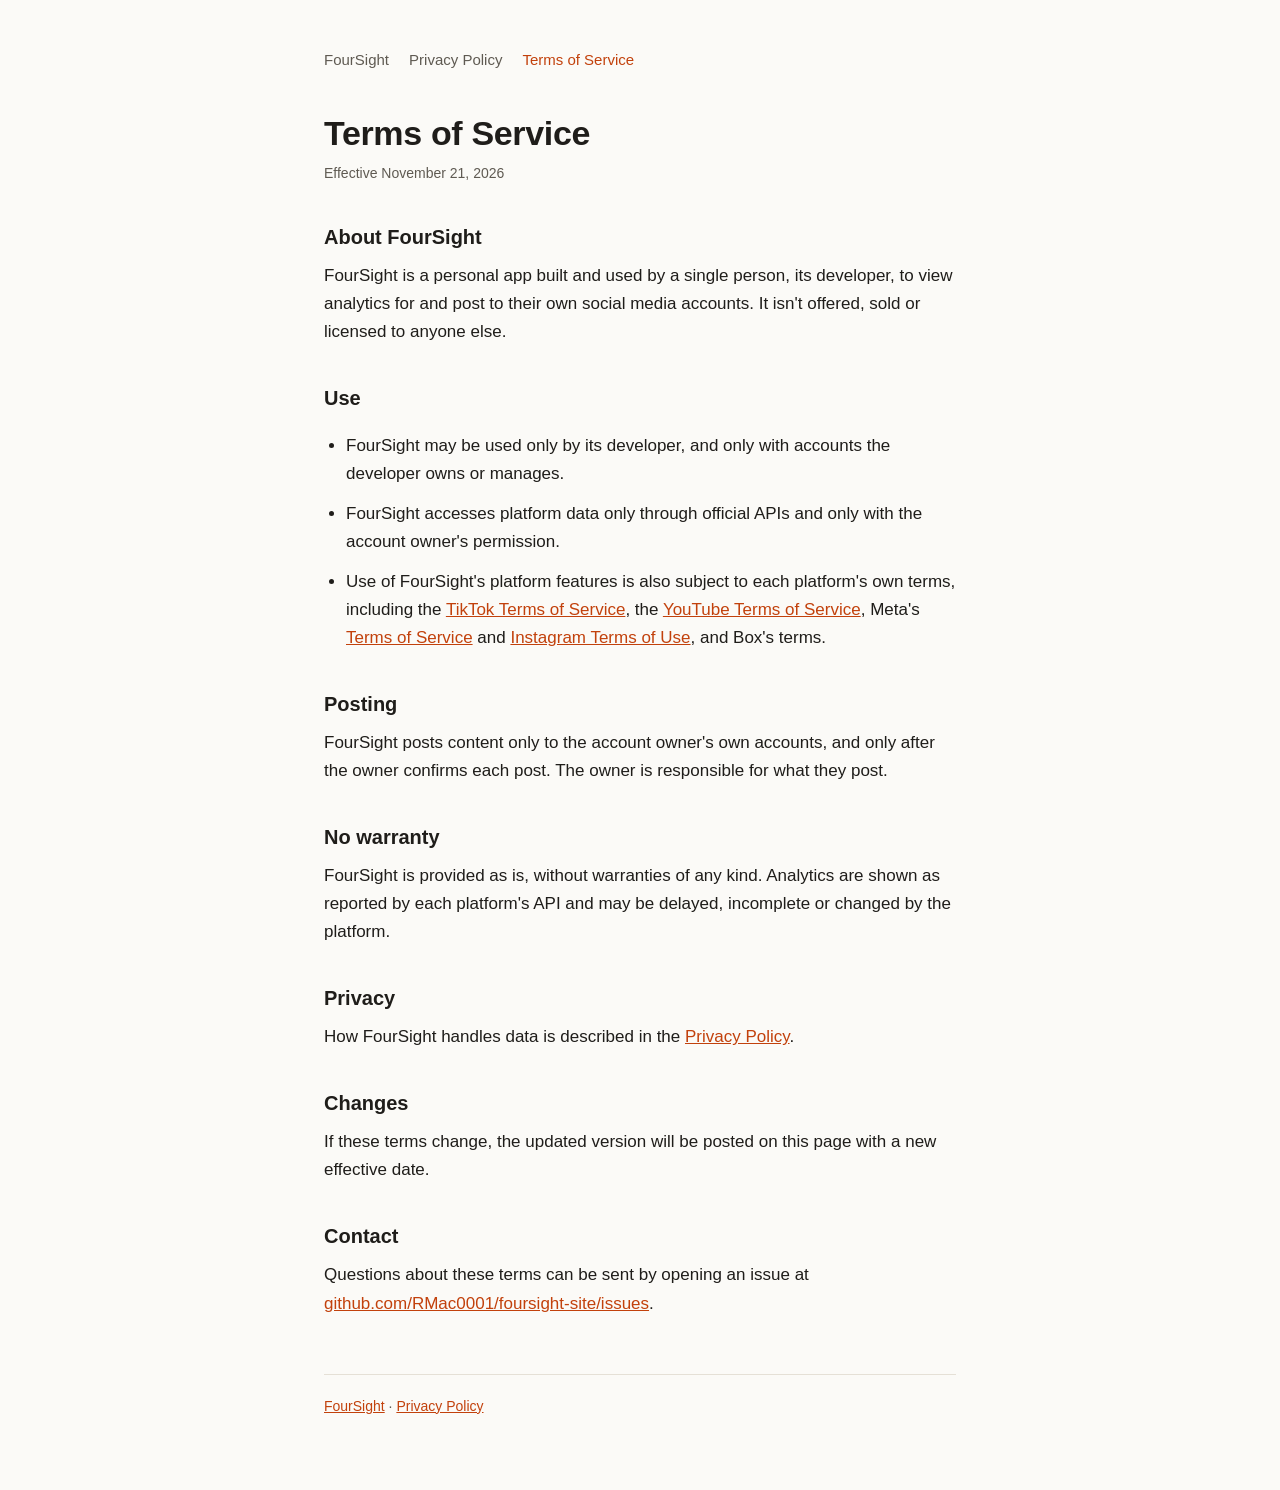
==== terms.html @ 0da4f964 "Add FourSight home page, privacy policy and terms Co-Authored-By: Claude Opus 5.5 <noreply@anthropic" ====
<!DOCTYPE html>
<html lang="en">
<head>
  <meta charset="utf-8">
  <meta name="viewport" content="width=device-width, initial-scale=1">
  <title>Terms of Service · FourSight</title>
  <link rel="stylesheet" href="style.css">
</head>
<body>
<main>
  <nav>
    <a href="./">FourSight</a>
    <a href="privacy.html">Privacy Policy</a>
    <a href="terms.html" aria-current="page">Terms of Service</a>
  </nav>

  <h1>Terms of Service</h1>
  <p class="meta">Effective November 21, 2026</p>

  <h2>About FourSight</h2>
  <p>FourSight is a personal app built and used by a single person, its developer, to view analytics for and post to their own social media accounts. It isn't offered, sold or licensed to anyone else.</p>

  <h2>Use</h2>
  <ul>
    <li>FourSight may be used only by its developer, and only with accounts the developer owns or manages.</li>
    <li>FourSight accesses platform data only through official APIs and only with the account owner's permission.</li>
    <li>Use of FourSight's platform features is also subject to each platform's own terms, including the <a href="https://www.tiktok.com/legal/terms-of-service">TikTok Terms of Service</a>, the <a href="https://www.youtube.com/t/terms">YouTube Terms of Service</a>, Meta's <a href="https://www.facebook.com/terms.php">Terms of Service</a> and <a href="https://help.instagram.com/581066165581870">Instagram Terms of Use</a>, and Box's terms.</li>
  </ul>

  <h2>Posting</h2>
  <p>FourSight posts content only to the account owner's own accounts, and only after the owner confirms each post. The owner is responsible for what they post.</p>

  <h2>No warranty</h2>
  <p>FourSight is provided as is, without warranties of any kind. Analytics are shown as reported by each platform's API and may be delayed, incomplete or changed by the platform.</p>

  <h2>Privacy</h2>
  <p>How FourSight handles data is described in the <a href="privacy.html">Privacy Policy</a>.</p>

  <h2>Changes</h2>
  <p>If these terms change, the updated version will be posted on this page with a new effective date.</p>

  <h2>Contact</h2>
  <p>Questions about these terms can be sent by opening an issue at <a href="https://github.com/RMac0001/foursight-site/issues">github.com/RMac0001/foursight-site/issues</a>.</p>

  <footer>
    <a href="./">FourSight</a> · <a href="privacy.html">Privacy Policy</a>
  </footer>
</main>
</body>
</html>
---- style.css ----
:root {
  --bg: #fbfaf7;
  --text: #1f1d1a;
  --muted: #5f5a52;
  --accent: #c2410c;
  --rule: #e5e0d6;
}
@media (prefers-color-scheme: dark) {
  :root {
    --bg: #161514;
    --text: #ece8e1;
    --muted: #a8a197;
    --accent: #fb923c;
    --rule: #2e2b28;
  }
}
* { box-sizing: border-box; }
body {
  margin: 0;
  background: var(--bg);
  color: var(--text);
  font: 17px/1.65 -apple-system, BlinkMacSystemFont, "Segoe UI", Roboto, Helvetica, Arial, sans-serif;
}
main { max-width: 680px; margin: 0 auto; padding: 48px 24px 72px; }
nav { display: flex; gap: 20px; font-size: 15px; margin-bottom: 40px; }
nav a { color: var(--muted); text-decoration: none; }
nav a:hover, nav a[aria-current="page"] { color: var(--accent); }
h1 { font-size: 34px; line-height: 1.2; margin: 0 0 8px; letter-spacing: -0.01em; }
h2 { font-size: 20px; margin: 36px 0 8px; }
p, li { margin: 0 0 12px; }
ul { padding-left: 22px; }
a { color: var(--accent); }
.lede { font-size: 19px; color: var(--muted); margin-bottom: 28px; }
.meta { color: var(--muted); font-size: 14px; margin-bottom: 32px; }
footer { margin-top: 56px; padding-top: 20px; border-top: 1px solid var(--rule); color: var(--muted); font-size: 14px; }
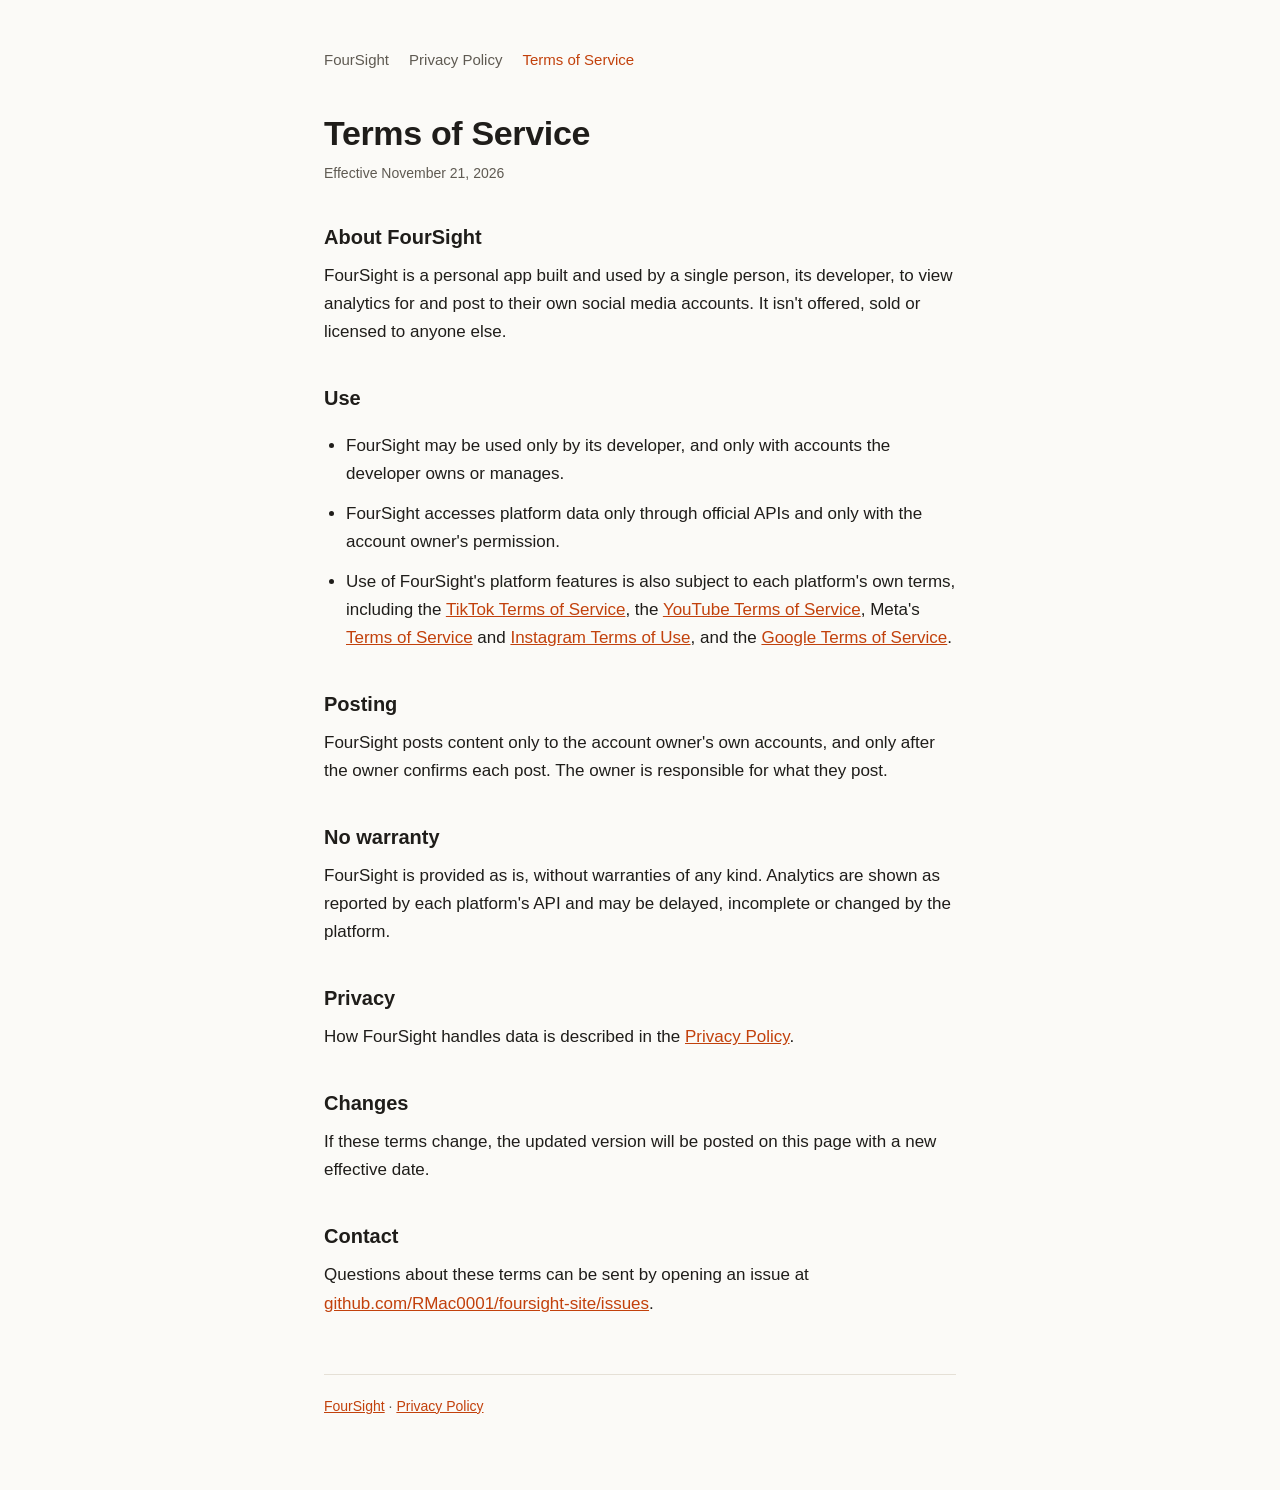
==== commit b85c6639: "Switch sync storage from Box to Google Drive in privacy policy and terms Co-Authored-By: Claude Opus" ====
--- a/terms.html
+++ b/terms.html
@@ -24,7 +24,7 @@
   <ul>
     <li>FourSight may be used only by its developer, and only with accounts the developer owns or manages.</li>
     <li>FourSight accesses platform data only through official APIs and only with the account owner's permission.</li>
-    <li>Use of FourSight's platform features is also subject to each platform's own terms, including the <a href="https://www.tiktok.com/legal/terms-of-service">TikTok Terms of Service</a>, the <a href="https://www.youtube.com/t/terms">YouTube Terms of Service</a>, Meta's <a href="https://www.facebook.com/terms.php">Terms of Service</a> and <a href="https://help.instagram.com/581066165581870">Instagram Terms of Use</a>, and Box's terms.</li>
+    <li>Use of FourSight's platform features is also subject to each platform's own terms, including the <a href="https://www.tiktok.com/legal/terms-of-service">TikTok Terms of Service</a>, the <a href="https://www.youtube.com/t/terms">YouTube Terms of Service</a>, Meta's <a href="https://www.facebook.com/terms.php">Terms of Service</a> and <a href="https://help.instagram.com/581066165581870">Instagram Terms of Use</a>, and the <a href="https://policies.google.com/terms">Google Terms of Service</a>.</li>
   </ul>
 
   <h2>Posting</h2>
